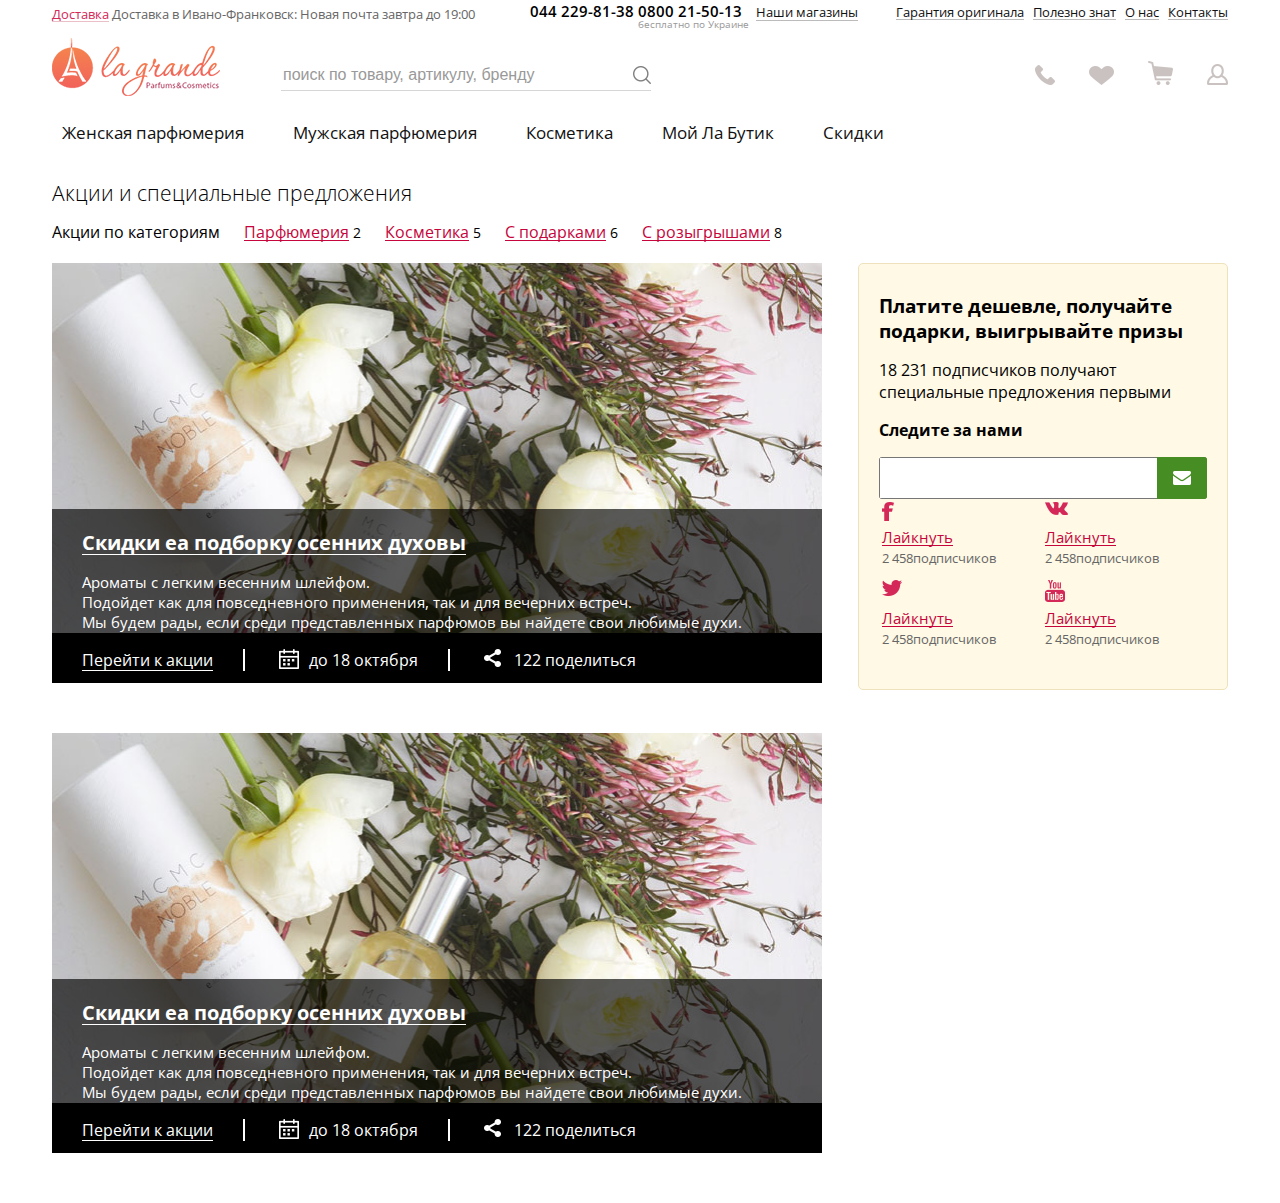
==== index.html @ 13b5da5a "Add files via upload" ====
<!doctype html>
<html lang="ru">
<head>
	<meta charset="UTF-8">
	<title>Document</title>
	<meta name="viewport" content="width=device-width, initial-scale=1.0">
	<link rel="stylesheet" href="css/style.css">
	
	
</head>
<body>
	<div class="main-box">
      <div class="middle-box">
		 <header>
			<div class="top">
			   <div class="del">
			      <a href="#">Доставка</a>
				  <span>
						Доставка в Ивано-Франковск: Новая почта завтра до 19:00
				  </span>
			   </div>
			   <div class="phones">
			       <ul>
				      <li class="tel">044 229-81-38</li>
				      <li class="tel">
						0800 21-50-13
						<span>бесплатно по Украине</span>
					  </li>
				      <li>
					    <a href="#" class="shop"> Наши магазины</a>
					  </li>
				   </ul>
			   </div>
			   <div class="top-menu">
					<ul>
					    <li>
							<a href="#">Гарантия оригинала</a>
						</li>
						<li>
							<a href="#">Полезно знат</a>
						</li>
						<li>
							<a href="#"> О нас</a>
						</li>
						<li>
							<a href="#">Контакты</a>
						</li>
					</ul>
			   </div>
			</div>
			<div class="center-box">
				<a href="index.html" class="logo"></a>
				<form class="form">
				    <input type="search" placeholder="поиск по товару, артикулу, бренду">
					<button type="submit"></button>
				</form>
				
<!--
				<div class="mob-search">
				  <button class="btn-mob-search"></button>
				</div>
-->
				<div class="buttons-top">
				   <button class="tel"></button>
				   <button class="like"></button>
				   <button class="busket"></button>
				   <button class="reg"></button>
				</div>
			</div>
			<div class="bottom-box">
			<div class="mob-nav">
			  <button class="btn-mob"></button>
			  <ul class="drop-list hidden">
			  	<li>
				  <a href="#">test-1</a>
				</li>
			  	<li>
				  <a href="#">test-2</a>
				</li>
				<li>
				  <a href="#">test-3</a>
				</li>
				<li>
				  <a href="#">test-4</a>
				</li>
			  </ul>
			</div>
			   <nav>
			        <ul>
					   <li>
							<a href="#">Женская парфюмерия</a>
							<ul class="drop-down">
							   <li>
									<a href="#">text-1</a>
							   </li>
							   <li>
									<a href="#">text-2</a>
							   </li>
							   <li>
									<a href="#">text-3</a>
							   </li>
							   <li>
									<a href="#">text-4</a>
							   </li>
							   <li>
									<a href="#">text-5</a>
							   </li>
							</ul>
					   </li>
					   <li>
							<a href="#">Мужская парфюмерия</a>
					   </li>
					   <li>
							<a href="#">Косметика</a>
					   </li>
					   <li>
							<a href="#">Мой Ла Бутик</a>
					   </li>
					   <li>
							<a href="#">Скидки</a>
							<ul class="drop-down">
							   <li>
									<a href="#">text-1</a>
							   </li>
							   <li>
									<a href="#">text-2</a>
							   </li>
							   <li>
									<a href="#">text-3</a>
							   </li>
							   <li>
									<a href="#">text-4</a>
							   </li>
							   <li>
									<a href="#">text-5</a>
							   </li>
							</ul>
					   </li>
					</ul>
			   </nav>
			</div>
		 </header>
	  </div>
  </div>
  <div class="main-box">
  <div class="middle-box">
	<h1>Aкции и специальные предложения</h1>
	<div class="breadcrumbs">
	   <ul>
			<li>
				Акции по категориям 
			</li>
			<li>
				<a href="#">Парфюмерия</a>
				<span>2</span>
			</li>
			<li>
				<a href="#">Косметика</a>
				<span>5</span>
			</li>
			<li>
				<a href="#">С подарками </a>
				<span>6</span>
			</li>
			<li>
				<a href="#">С розыгрышами</a>
				<span>8</span>
			</li>
	   </ul>
		</div>
  </div>
	<div class="middle-box flex-cont">
	   <div class="left-box">
	      <div class="img">
		    <a href="#"><img src="img/pic.jpg" alt=""></a>
			<div class="mask">
			<h2>
				<a href="#">Скидки еа подборку осенних духовы</a>
			</h2>
				<p>
					Ароматы с легким весенним шлейфом.<br>   
					Подойдет как для повседневного применения, так и для вечерних встреч.<br>  
					Мы будем рады, если среди представленных парфюмов вы найдете свои любимые духи.
				</p>
			   <div class="bottom-mask">
					<ul class="links">
					   <li class="sales">
							<a href="#">
								<span>Перейти к акции</span>
							</a>
					   </li>
					   <li class="cal">
							<a href="#">
							<span>до 18 октября</span>
							</a>
					   </li>
					   <li class="soc">
							<a href="#">
							     <span>122 поделиться</span>
							</a>
					   </li>
					</ul>
			   </div>
			</div>
		  </div>
		  <div class="img">
		    <a href="#"><img src="img/pic.jpg" alt=""></a>
			<div class="mask">
			<h2>
				<a href="#">Скидки еа подборку осенних духовы</a>
			</h2>
				<p>
					Ароматы с легким весенним шлейфом.<br>   
					Подойдет как для повседневного применения, так и для вечерних встреч.<br>  
					Мы будем рады, если среди представленных парфюмов вы найдете свои любимые духи.
				</p>
			   <div class="bottom-mask">
					<ul class="links">
					   <li class="sales">
							<a href="#">
								<span>Перейти к акции</span>
							</a>
					   </li>
					   <li class="cal">
							<a href="#">до 18 октября</a>
					   </li>
					   <li class="soc">
							<a href="#">122 поделиться</a>
					   </li>
					</ul>
			   </div>
			</div>
		  </div>
	   </div>
	   <aside>
			<h3>Платите дешевле, получайте подарки, выигрывайте призы</h3>	
			<p>18 231 подписчиков получают  специальные предложения первыми</p>
			<p>
				<strong>Следите за нами</strong>
			</p>
			<form>
				<div class="input-box">
					<input type="email">
					<button type="submit"></button>
				</div>
			</form>
			<table class="table-soc">
			  <tr> 
			      <td>
				      <a href="#" class="fb"></a>
					  <a href="#" class="click">Лайкнуть</a>
					  <p class="count"><span>2 458</span>подписчиков</p>
				  </td>
			      <td>
				      <a href="#" class="vk"></a>
					  <a href="#" class="click">Лайкнуть</a>
					  <p class="count"><span>2 458</span>подписчиков</p>
				  </td>
			  </tr>
			  <tr> 
			      <td>
				      <a href="#" class="tw"></a>
					  <a href="#" class="click">Лайкнуть</a>
					  <p class="count"><span>2 458</span>подписчиков</p>
				  </td>
			      <td>
				      <a href="#" class="yt"></a>
					  <a href="#" class="click">Лайкнуть</a>
					  <p class="count"><span>2 458</span>подписчиков</p>
				  </td>
			  </tr>
			</table>
	   </aside>
	</div>
  </div>
<script src="js/main.js"></script>
</body>
</html>
---- css/style.css ----
@import url('https://fonts.googleapis.com/css?family=Open+Sans');
@import 'resp.css';
*{
	box-sizing:border-box;
}
html, body{
 margin:0;
 font-family: 'Open Sans', sans-serif;   
}
body{
 font-family:'Open Sans','sans-serif';
}
button{
 cursor:pointer;
 background-color:transparent;
 border:none;
}
button:focus{
 outline:none;
}
a{
  text-decoration:none;
}
.main-box{
	width:100%;
}	
.middle-box{
  max-width:1206px;
	margin-left:auto;
	margin-right:auto;
	padding: 0 15px;
}
header{
 height:165px;
}
.del{
  font-size:13px;
  padding-top: 5px;
  display:inline-block;
  vertical-align:top;
  margin-right:51px;
}
.del a{
color:#D42859;
text-decoration:none;
border-bottom:1px solid #ECBEC7;
display:inline-block;
line-height: 13px;
}

.del span{
 color:#666666;
}
.phones{
  display:inline-block;
  vertical-align:top;
}
.phones ul{
 list-style:none;
 margin:0;
 padding-left:0;
}
.phones ul li{
 display:inline-block;
 position:relative;
}
.phones ul li span{
font-size:10px;
 position:absolute;
 top:16px;
 left:0;
 white-space:nowrap;
 color:#999999;
 font-weight:400;
}
.phones ul li a:hover{
 color:red;
 border-color:red;
}
.phones .tel{
 font-size: 15px;
 font-weight:600;
}
.phones .shop{
	display:inline-block;
	line-height:15px;
	font-size:13px;
	color:#111111;
	text-decoration: none;
	border-bottom:1px solid #BBBBBB;
	margin-left:10px;
} 

.top-menu{
 float:right;
}
.top-menu ul{
  list-style:none;
  padding-left:0px;
  margin:0;
}
 .top-menu ul li{
  display:inline-block;
  font-size:13px;
  margin-left:5px;
  
}
 .top-menu ul li a{
  color:#111111;
  display:inline-block;
  border-bottom:1px solid #BBBBBB;
  line-height:1;
}
 .top-menu ul li a:hover{
    border-color:#D42859;
	color:#D42859;
}
.center-box{
    position: relative;
}
.center-box .logo{
  display:inline-block;
  vertical-align:top;
  width:168px;
  height:58px;
  background-image:url("../img/logo.png");
  margin-right:37px;
  margin-top:15px;
}
.form{
	display:inline-block;
	vertical-align:top;
	margin-top:37px;
	margin-left:20px;
	width:370px;
	border-bottom:1px solid #D6D6D6;
	position:relative;
}

.form input[type="search"]{
	border:none;
	width:100%;
	padding-right:40px;
	height:30px;
}
 
.form input[type="search"]:focus{
	outline:none;
}

.form button[type="submit"]{
	position:absolute;
	top:6px;
	right:0;
	width:18px;
	height:18px;
	background-image:url("../img/sprite.png");
	background-position: -1px -1px;
	border:none;
	background-color:transparent;
	cursor:pointer;
}
.form button[type="submit"]:focus{
  outline:none;
}
.form input[type="search"]::-webkit-input-placeholder {
	font-size:16px;
	color:#999999;
}

.form input[type="search"]:focus::-webkit-input-placeholder {
	color:white;
}

input[type="search"]::-webkit-search-cancel-button { 
    -webkit-appearance: none; 
}
input::-ms-clear {
   display: none;
}
.buttons-top{
	float:right;
	padding-top:38px;
}
.buttons-top button{
	margin-left:30px;
}
.buttons-top .tel{
	background-image:url("../img/sprite.png");
	background-position: -24px 0px;
	width:20px;
	height:20px;
	transition:0.4s;
	-webkit-transition: 0.4s;
  -moz-transition: 0.4s;
  
}
.buttons-top .tel:hover{
  /* transform:scale(1.3); */
   transform:rotate(30deg); 
}
.buttons-top .like{
	background-image:url("../img/sprite.png");
	background-position: -48px 0px;
	width:25px;
	height:19px;
	
	}
	
.buttons-top .like:hover{
	filter:opacity(0.5);
	transition:0.6s;
}

.buttons-top .busket{
	background-image:url("../img/sprite.png");
	background-position: -80px 0px;
	width:25px;
	height:24px;
}
.buttons-top .busket:hover{
  opacity:0.6;
}
.buttons-top .reg{
	background-image:url("../img/sprite.png");
	background-position: -112px 0px;
	width:21px;
	height:21px;
}
.bottom-box{
  padding-top:20px;
}
nav ul{
 list-style:none;
 padding-left:0;
 margin:0;
}
nav ul li{
 display:inline-block;
 font-size:17px;
 margin-right:25px;
 position:relative;
}
nav ul li a{
 padding-top:5px;
 padding-bottom:5px;
 padding-left:10px;
 padding-right:10px;
 border-radius:6px;
 transition:0.3s;
 display:inline-block;
}

 nav ul li:hover .drop-down{
	display:block;
}

nav ul li a:hover{
  background-color:#F37752;
  color:#FFFEFE;
}

nav ul li a{
 color:#111111;
}
.drop-down{
 background-color:rgba(0,0,0, 0.4);
 position:absolute;
 top: 32px;
 left: 2px;
 display:none;
 width:200px;
}
.drop-down li, 
.drop-down li a{
	display:block;
}

.drop-down li{
 margin-right:0;
}
.left-box{
  width:770px;
  display:inline-block;
  vertical-align:top;
  position:relative;
}
 h1{
font-size:21px;
font-weight:300;
}
.left-box .img{
  height:420px;
  overflow:hidden;
  margin-bottom:50px;
  position:relative;
}
.left-box .img  img{
	height:420px;
	width: 100%;
  overflow:hidden;
  position:relative;
  z-index:0;
}

.left-box .img .mask{
   height:174px;
   background:rgba(0,0,0, 0.65);
   position:absolute;
   bottom:0;
   right:0;
   left:0;
	 z-index:1;
	 pointer-events: none;
}
.mask .bottom-mask{
  height:50px;
  background:black;
  bottom:0;
  position:absolute;
  z-index:2;
  left:0;
	right:0; 	
	pointer-events: auto;
}
.bottom-mask .links{
  padding-left:0;
  list-style:none;
}
.bottom-mask .links li{
  display: inline-block;
  margin-right:30px;
  position:relative;
  border-right:2px solid #ffffff;
}
.bottom-mask .links li:last-child{
  border-right:none;
}
.bottom-mask .links li a{
 color:#ffffff;
 padding-left:30px;
 padding-right:30px;
 
}
.bottom-mask .links li.sales a span{
display:inline-block;
line-height:1.1;
border-bottom:1px solid;
}
.bottom-mask .links .cal a:before{
   content: "";
   display:inline-block;
   width:20px;
   height:20px;
   background-position: -139px -1px;
   background-image:url("../img/sprite.png");
   position:absolute;
   top:0;
   left:0;
}
.bottom-mask .links .soc a:before{
   content: "";
   display:inline-block;
   width:17px;
   height:18px;
   background-position: -171px -2px;
   background-image:url("../img/sprite.png");
   position:absolute;
   top:0;
   left:0;
}
.mask h2{
 margin:0;
}
.mask h2 a{
 font-size:20px;
 border-bottom:1px solid;
 color:#ffffff;	
 display:inline-block;
 line-height:1.1;
}
.mask  p{
 font-size:15px;
 line-height:20px;
 color:#ffffff;
}

.mask{
	padding-left:30px;
	padding-top:15px;
} 
.breadcrumbs{
	padding-bottom:20px;
}
.breadcrumbs ul{
	padding:0;
	margin:0;
}
.breadcrumbs ul li{
	display: inline-block;
	margin-right :20px;
}
.breadcrumbs ul li a{
	color: #C5053B;
	font-size: 16px;
	display:inline-block;
	line-height:1;
	border-bottom:1px solid
}

.breadcrumbs ul li span{
	font-size: 14px;
}

aside{
width:370px;
float:right;
border:1px solid #EEE2BC;
border-radius:5px;
background-color:#FFF9E5;
padding-left:20px;
padding-right:20px;
padding-top:29px;
padding-bottom:29px;
}

aside h3{
 margin:0;	
}

aside form .input-box{
position:relative;
width:100%;
overflow:hidden;
height:42px;
border-radius:3px;
}
aside form .input-box input{
 width:100%;
 height:100%;
}

aside form .input-box button{
 position:absolute;
 right:0;
 top:0;
 bottom:0;
 width:50px;
 background-color:#468D23;
}
aside form .input-box button:before{
 content:"";
 width:18px;
 height:14px;
 background-position: -0px -32px;
 background-image:url("../img/sprite.png");
 position:absolute;
 top: 14px;
 left: 16px;
}
.table-soc  td{
	vertical-align:top;
	width: 180px;
	padding-bottom:10px;
}
.table-soc .fb{
	display:block;
	width: 12px;
	height: 19px;
	background-position: -28px -29px;
	background-image:url("../img/sprite.png");
	margin-bottom: 5px;
}

.table-soc .vk{
	display:block;
	width: 23px;
	height: 13px;
	background-position: -44px -35px;
	background-image:url("../img/sprite.png");
	margin-bottom: 11px;
}
.table-soc .tw{
	display:block;
	width: 20px;
	height: 17px;
	background-position: -73px -35px;
	background-image:url("../img/sprite.png");
	margin-bottom: 10px;
}
.table-soc .yt{
	display:block;
	width: 20px;
	height: 22px;
	background-position: -102px -29px;
	background-image:url("../img/sprite.png");
	margin-bottom: 5px;
}

.table-soc .click{
	font-size: 15px;
	color: #C5053B;
	display:inline-block;
	border-bottom:1px solid;
	line-height:1;
	margin-bottom: 3px;
}

.table-soc .count{
	color:#666666;
	font-size:13px;
	margin:0;
}

.mob-search{
	width:35px;
	height:29px;
	background-image:url("../img/icon-2.png");
	display:inline-block;
	margin-top:35px;
	display:none;
	
}
.mob-nav{
	display:none;
    position: relative;
}
.mob-nav .btn-mob{
	width:50px;
	height:50px;
	background-image:url("../img/menu.png");
    position: absolute;
    top:0px;
    left:10px;
}

.drop-list{
	padding:0;
	margin:0;
	list-style:none;
	font-size:18px;
	position: absolute;
    top: 41px;
    left: 13px;
}
.hidden{
	display: none;
	background: red;
}
.flex-cont{
	display: flex;
	justify-content: space-between;
	align-items: flex-start;
}
.flex-cont .left-box{
	flex-shrink: 2;
}
.flex-cont aside{
	flex-shrink: 1;
}
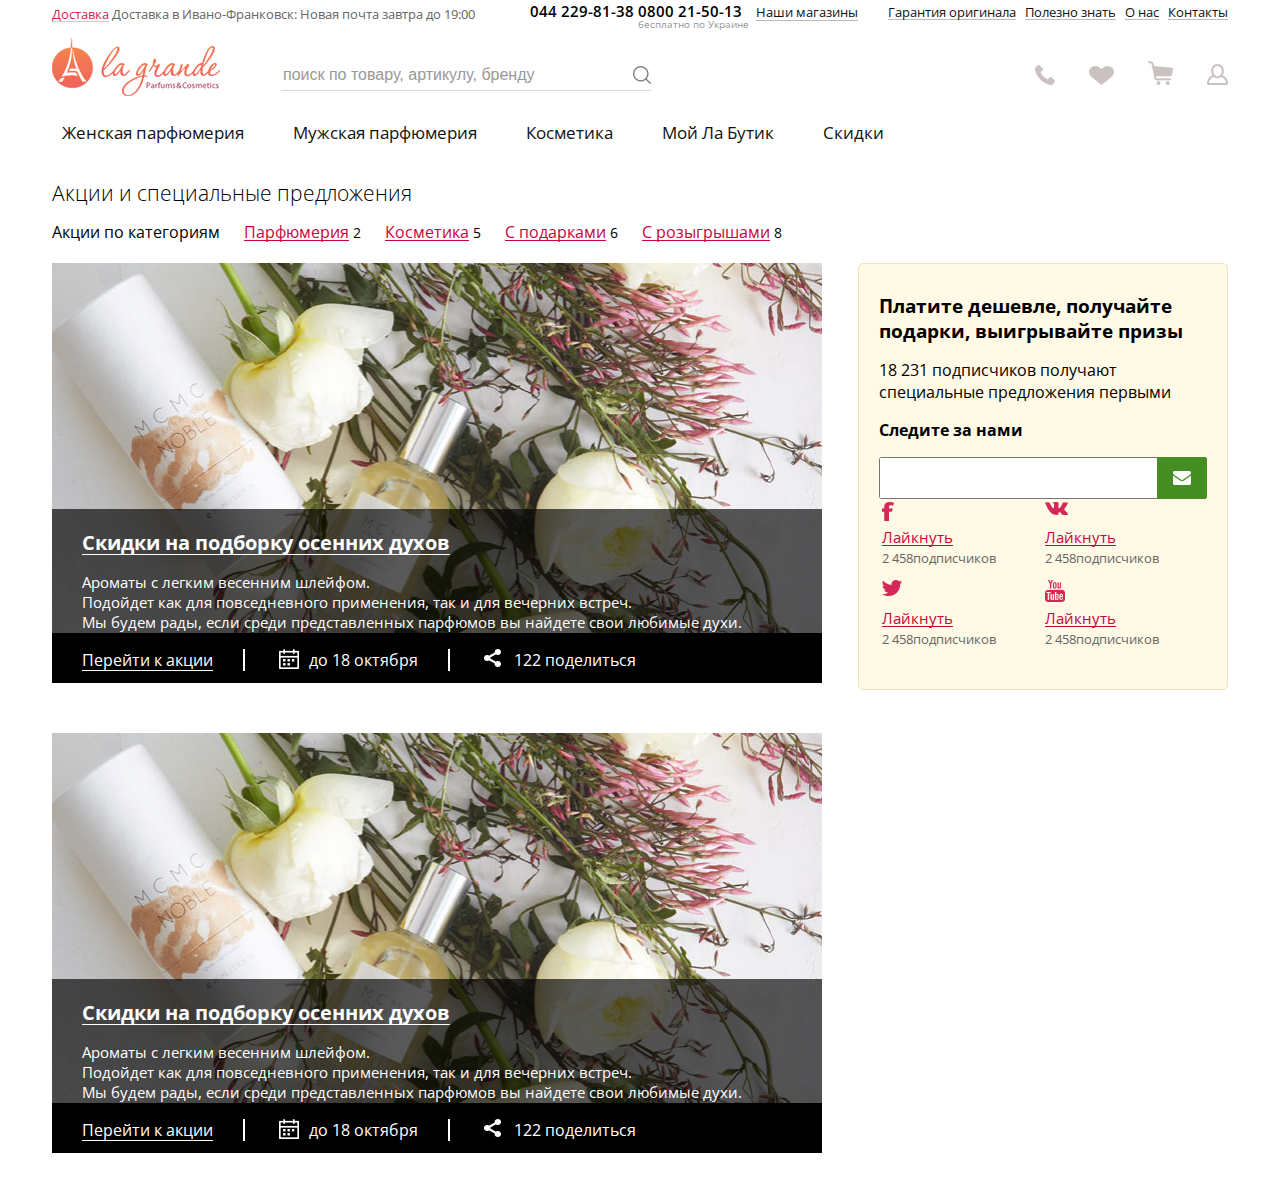
==== commit 081ca5de: "Update index.html" ====
--- a/index.html
+++ b/index.html
@@ -37,7 +37,7 @@
 							<a href="#">Гарантия оригинала</a>
 						</li>
 						<li>
-							<a href="#">Полезно знат</a>
+							<a href="#">Полезно знать</a>
 						</li>
 						<li>
 							<a href="#"> О нас</a>
@@ -175,7 +175,7 @@
 		    <a href="#"><img src="img/pic.jpg" alt=""></a>
 			<div class="mask">
 			<h2>
-				<a href="#">Скидки еа подборку осенних духовы</a>
+				<a href="#">Скидки на подборку осенних духов</a>
 			</h2>
 				<p>
 					Ароматы с легким весенним шлейфом.<br>   
@@ -207,7 +207,7 @@
 		    <a href="#"><img src="img/pic.jpg" alt=""></a>
 			<div class="mask">
 			<h2>
-				<a href="#">Скидки еа подборку осенних духовы</a>
+				<a href="#">Скидки на подборку осенних духов</a>
 			</h2>
 				<p>
 					Ароматы с легким весенним шлейфом.<br>   
